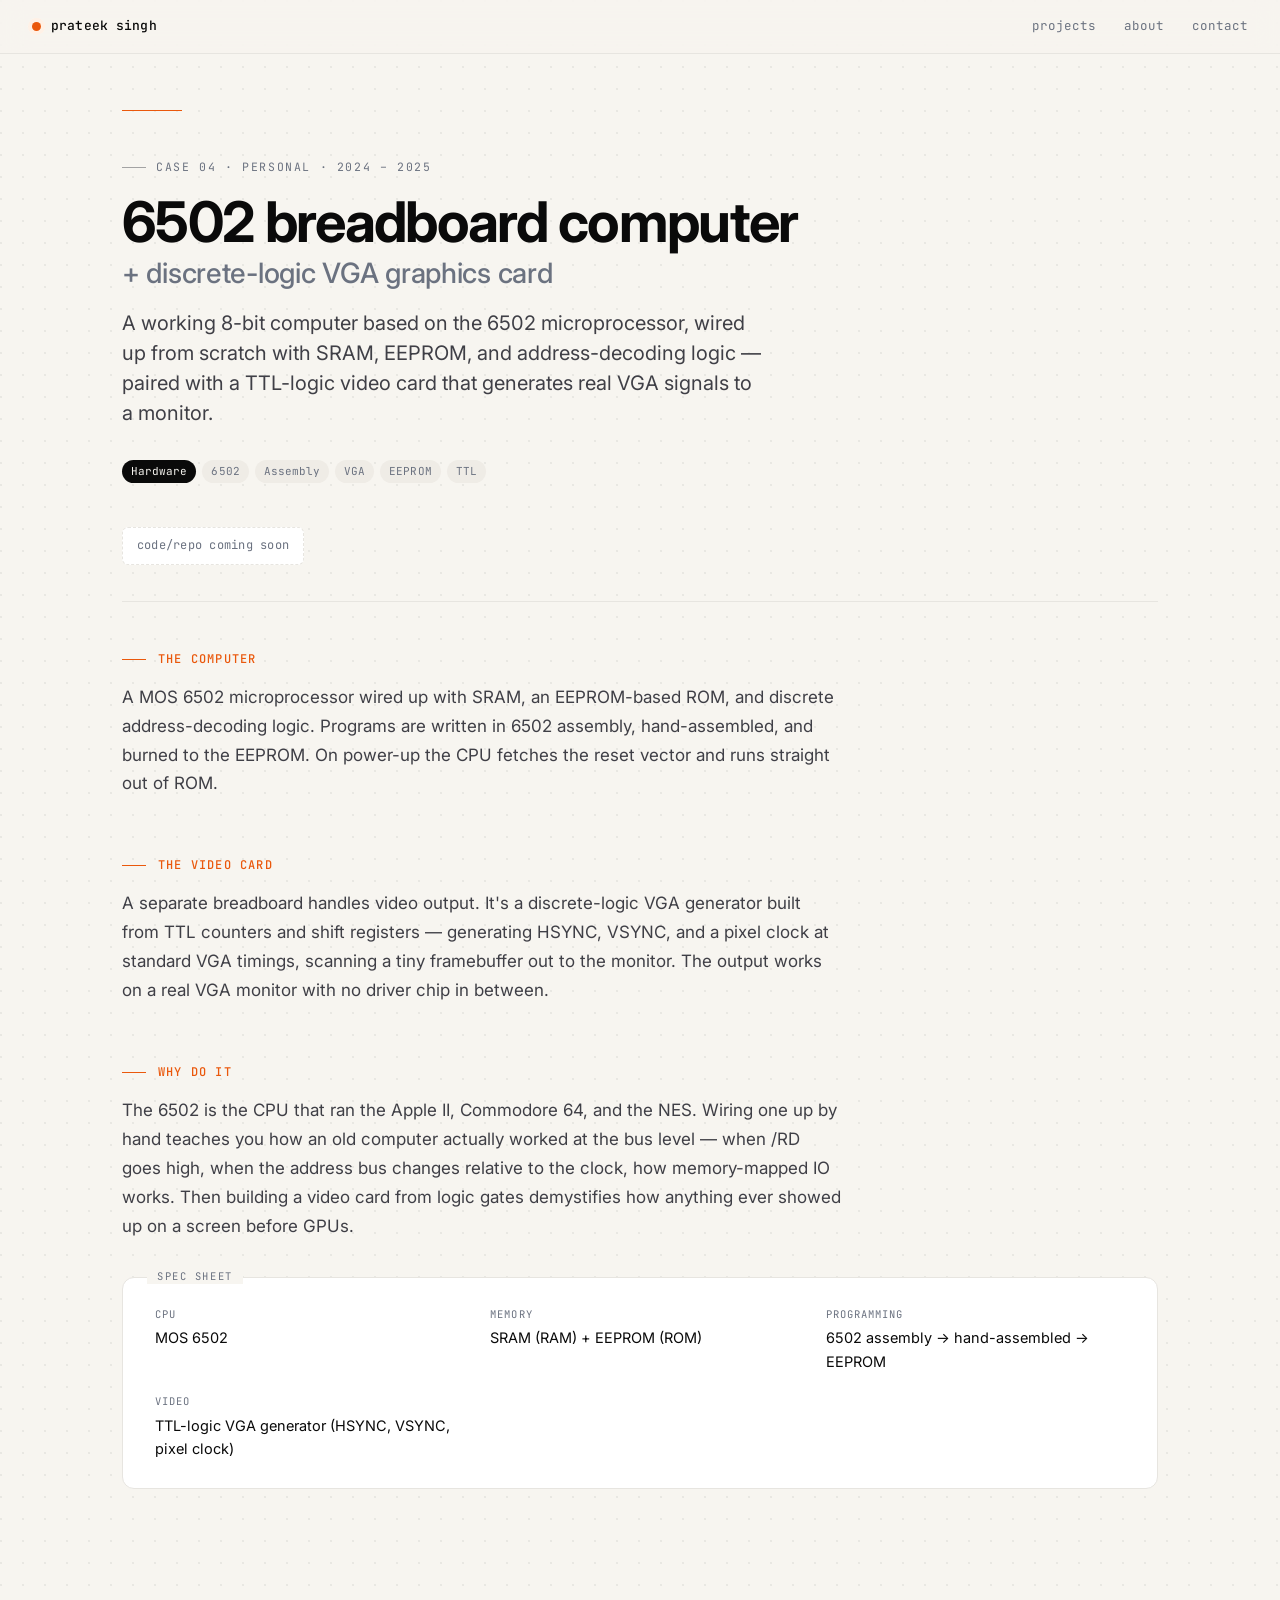
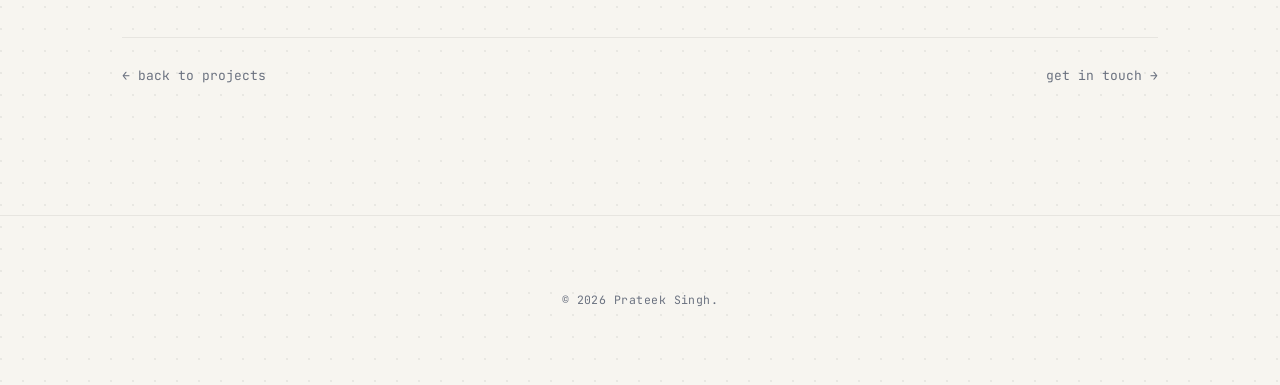
==== projects/breadboard-6502.html @ 13a13a12 "Add resume projects (breadboard 8-bit, 6502+VGA, robot nav); link resume + LinkedIn" ====
<!DOCTYPE html>
<html lang="en">
<head>
  <meta charset="UTF-8" />
  <meta name="viewport" content="width=device-width, initial-scale=1.0" />
  <title>6502 Breadboard Computer + VGA Card — Prateek Singh</title>
  <meta name="description" content="A 6502-based 8-bit computer on breadboards, with a discrete-logic VGA video card driving a real monitor." />
  <link rel="preconnect" href="https://fonts.googleapis.com" />
  <link rel="preconnect" href="https://fonts.gstatic.com" crossorigin />
  <link href="https://fonts.googleapis.com/css2?family=Inter:wght@400;500;600;700&family=JetBrains+Mono:wght@400;500&display=swap" rel="stylesheet" />
  <link rel="stylesheet" href="../styles.css" />
</head>
<body>
  <header class="nav">
    <a class="nav-brand" href="../index.html"><span class="dot"></span>prateek singh</a>
    <nav class="nav-links">
      <a href="../index.html#projects">projects</a>
      <a href="../index.html#about">about</a>
      <a href="../index.html#contact">contact</a>
    </nav>
  </header>
  <main>
    <article class="project-page">
      <p class="eyebrow">case 04 · Personal · 2024 – 2025</p>
      <h1>6502 breadboard computer<span class="title-sub">+ discrete-logic VGA graphics card</span></h1>
      <p class="tagline">
        A working 8-bit computer based on the 6502 microprocessor, wired up from scratch
        with SRAM, EEPROM, and address-decoding logic — paired with a TTL-logic video card
        that generates real VGA signals to a monitor.
      </p>

      <div class="project-meta-row">
        <span class="tag code">Hardware</span>
        <span class="tag">6502</span>
        <span class="tag">Assembly</span>
        <span class="tag">VGA</span>
        <span class="tag">EEPROM</span>
        <span class="tag">TTL</span>
      </div>

      <span class="coming-soon">code/repo coming soon</span>

      <section class="project-body">
        <h2>The computer</h2>
        <p>
          A MOS 6502 microprocessor wired up with SRAM, an EEPROM-based ROM, and discrete
          address-decoding logic. Programs are written in 6502 assembly, hand-assembled,
          and burned to the EEPROM. On power-up the CPU fetches the reset vector and runs
          straight out of ROM.
        </p>

        <h2>The video card</h2>
        <p>
          A separate breadboard handles video output. It's a discrete-logic VGA generator
          built from TTL counters and shift registers — generating HSYNC, VSYNC, and a
          pixel clock at standard VGA timings, scanning a tiny framebuffer out to the
          monitor. The output works on a real VGA monitor with no driver chip in between.
        </p>

        <h2>Why do it</h2>
        <p>
          The 6502 is the CPU that ran the Apple II, Commodore 64, and the NES. Wiring one
          up by hand teaches you how an old computer actually worked at the bus level —
          when /RD goes high, when the address bus changes relative to the clock, how
          memory-mapped IO works. Then building a video card from logic gates demystifies
          how anything ever showed up on a screen before GPUs.
        </p>

        <dl class="specs">
          <div><dt>CPU</dt><dd>MOS 6502</dd></div>
          <div><dt>Memory</dt><dd>SRAM (RAM) + EEPROM (ROM)</dd></div>
          <div><dt>Programming</dt><dd>6502 assembly → hand-assembled → EEPROM</dd></div>
          <div><dt>Video</dt><dd>TTL-logic VGA generator (HSYNC, VSYNC, pixel clock)</dd></div>
        </dl>
      </section>

      <div class="page-end">
        <a href="../index.html#projects">← back to projects</a>
        <a href="../index.html#contact">get in touch →</a>
      </div>
    </article>
  </main>
  <footer class="footer">
    <p>© <span id="year"></span> Prateek Singh.</p>
  </footer>
  <script>document.getElementById('year').textContent = new Date().getFullYear();</script>
</body>
</html>
---- styles.css ----
:root {
  --bg: #f7f5f0;
  --bg-elev: #ffffff;
  --bg-dark: #0a0a0a;
  --fg: #0a0a0a;
  --fg-soft: #3f3f46;
  --muted: #6b7280;
  --muted-2: #a3a3a3;
  --line: #e7e5e0;
  --line-soft: #efece6;
  --accent: #ea580c;
  --accent-2: #c2410c;
  --accent-soft: #fff1e6;
  --green: #16a34a;
  --green-soft: #dcfce7;
  --blue: #1d4ed8;
  --blue-soft: #dbeafe;
  --purple: #7c3aed;
  --purple-soft: #ede9fe;
  --shadow-sm: 0 1px 2px rgba(0, 0, 0, 0.04);
  --shadow: 0 4px 16px rgba(0, 0, 0, 0.06);
  --shadow-lg: 0 12px 40px rgba(0, 0, 0, 0.08);
  --radius: 12px;
  --radius-sm: 6px;
  --mono: "JetBrains Mono", ui-monospace, "SF Mono", Menlo, monospace;
  --sans: "Inter", -apple-system, BlinkMacSystemFont, "Segoe UI", sans-serif;
  --serif: "Newsreader", "Iowan Old Style", Georgia, serif;
  --max-w: 1100px;
}

* { box-sizing: border-box; }
html { scroll-behavior: smooth; }

/* dot-grid backdrop */
body {
  margin: 0;
  background:
    radial-gradient(circle at 1px 1px, rgba(10,10,10,0.06) 1px, transparent 0)
      0 0 / 22px 22px,
    var(--bg);
  color: var(--fg);
  font-family: var(--sans);
  font-size: 16px;
  line-height: 1.6;
  -webkit-font-smoothing: antialiased;
  text-rendering: optimizeLegibility;
}

a { color: inherit; text-decoration: none; }
::selection { background: var(--fg); color: var(--bg); }

/* ---------- page layout (single long doc, all sections visible) ---------- */
.page { display: block; }
.page + .page {
  margin-top: 24px;
}

/* ---------- nav ---------- */
.nav {
  position: sticky;
  top: 0;
  z-index: 50;
  display: flex;
  justify-content: space-between;
  align-items: center;
  padding: 16px 32px;
  background: rgba(247, 245, 240, 0.82);
  backdrop-filter: saturate(180%) blur(14px);
  -webkit-backdrop-filter: saturate(180%) blur(14px);
  border-bottom: 1px solid var(--line);
}

.nav-brand {
  font-family: var(--mono);
  font-size: 13px;
  font-weight: 500;
  letter-spacing: 0.01em;
  display: inline-flex;
  align-items: center;
  gap: 10px;
  transition: opacity 0.15s ease;
}

.nav-brand:hover { opacity: 0.7; }

.nav-brand .dot {
  width: 9px;
  height: 9px;
  border-radius: 50%;
  background: var(--accent);
  box-shadow: 0 0 0 4px var(--accent-soft);
  display: inline-block;
}

.nav-links {
  display: flex;
  gap: 28px;
  font-family: var(--mono);
  font-size: 12.5px;
  color: var(--muted);
}

.nav-links a:hover { color: var(--fg); }

/* ---------- shared layout ---------- */
main {
  max-width: var(--max-w);
  margin: 0 auto;
  padding: 0 32px;
}

.eyebrow {
  font-family: var(--mono);
  font-size: 11.5px;
  text-transform: uppercase;
  letter-spacing: 0.14em;
  color: var(--muted);
  margin: 0 0 16px;
  display: inline-flex;
  align-items: center;
  gap: 10px;
}

.eyebrow::before {
  content: "";
  display: inline-block;
  width: 24px;
  height: 1px;
  background: var(--muted-2);
}

.accent { color: var(--accent); }

/* section headers with chapter numbers */
.section {
  padding: 120px 0 40px;
}

.section-head {
  display: grid;
  grid-template-columns: 80px 1fr;
  gap: 28px;
  align-items: end;
  margin-bottom: 56px;
  border-bottom: 1px solid var(--line);
  padding-bottom: 28px;
}

.section-num {
  font-family: var(--mono);
  font-size: 13px;
  color: var(--muted);
  letter-spacing: 0.02em;
}

.section-head h2 {
  font-size: 44px;
  font-weight: 700;
  letter-spacing: -0.03em;
  margin: 0;
  line-height: 1;
}

.section-head .right {
  font-family: var(--mono);
  font-size: 12px;
  color: var(--muted);
  text-align: right;
  margin-left: auto;
}

/* ---------- hero ---------- */
.hero {
  padding: 96px 0 88px;
  position: relative;
  display: grid;
  grid-template-columns: 1.5fr 1fr;
  gap: 64px;
  align-items: start;
}

.hero-left {
  display: flex;
  flex-direction: column;
  align-items: flex-start;
}

.hero-status {
  display: inline-flex;
  align-items: center;
  gap: 8px;
  padding: 6px 14px;
  font-family: var(--mono);
  font-size: 11.5px;
  letter-spacing: 0.02em;
  color: var(--fg-soft);
  background: var(--bg-elev);
  border: 1px solid var(--line);
  border-radius: 999px;
  margin-bottom: 28px;
}

.hero-status .pulse {
  width: 8px; height: 8px;
  border-radius: 50%;
  background: var(--green);
  box-shadow: 0 0 0 0 rgba(22, 163, 74, 0.5);
  animation: pulse 2s infinite;
}

@keyframes pulse {
  0% { box-shadow: 0 0 0 0 rgba(22, 163, 74, 0.5); }
  70% { box-shadow: 0 0 0 8px rgba(22, 163, 74, 0); }
  100% { box-shadow: 0 0 0 0 rgba(22, 163, 74, 0); }
}

.hero h1 {
  font-size: clamp(48px, 8vw, 88px);
  font-weight: 700;
  line-height: 0.98;
  letter-spacing: -0.045em;
  margin: 0 0 32px;
  max-width: 800px;
}

.hero h1 .accent { color: var(--accent); }

.hero-tagline {
  font-size: 19px;
  color: var(--fg-soft);
  max-width: 520px;
  margin: 0 0 36px;
  line-height: 1.5;
}

.hero-cta { display: flex; gap: 12px; flex-wrap: wrap; }

.btn {
  display: inline-flex;
  align-items: center;
  gap: 8px;
  padding: 13px 22px;
  border-radius: var(--radius-sm);
  font-family: var(--mono);
  font-size: 13px;
  font-weight: 500;
  letter-spacing: 0.01em;
  transition: transform 0.08s ease, background 0.15s ease, border-color 0.15s ease, color 0.15s ease;
  border: 1px solid transparent;
  cursor: pointer;
}

.btn:active { transform: translateY(1px); }

.btn-primary {
  background: var(--fg);
  color: var(--bg);
}

.btn-primary:hover { background: #27272a; }

.btn-ghost {
  border-color: var(--line);
  background: var(--bg-elev);
}

.btn-ghost:hover { border-color: var(--fg); }

/* spec card on the right of the hero */
.spec-card {
  background: var(--bg-elev);
  border: 1px solid var(--line);
  border-radius: var(--radius);
  padding: 20px;
  font-family: var(--mono);
  font-size: 12.5px;
  position: relative;
}

.spec-card::before {
  content: "$ whoami";
  display: block;
  font-size: 11px;
  color: var(--muted);
  border-bottom: 1px dashed var(--line);
  padding-bottom: 10px;
  margin-bottom: 14px;
}

.spec-row {
  display: grid;
  grid-template-columns: 90px 1fr;
  gap: 16px;
  padding: 6px 0;
  align-items: baseline;
}

.spec-row .k {
  color: var(--muted);
  text-transform: uppercase;
  letter-spacing: 0.05em;
  font-size: 10.5px;
}

.spec-row .v { color: var(--fg); }

.spec-card .stack {
  display: flex;
  flex-wrap: wrap;
  gap: 5px;
  margin-top: 10px;
  padding-top: 10px;
  border-top: 1px dashed var(--line);
}

.spec-card .stack span {
  background: var(--line-soft);
  padding: 2px 8px;
  border-radius: 999px;
  font-size: 11px;
  color: var(--fg-soft);
}

/* ---------- project tiles (landing grid) ---------- */
.tile-grid {
  display: grid;
  grid-template-columns: repeat(auto-fill, minmax(320px, 1fr));
  gap: 20px;
}

.tile {
  display: block;
  background: var(--bg-elev);
  border: 1px solid var(--line);
  border-radius: var(--radius);
  overflow: hidden;
  transition: transform 0.18s ease, border-color 0.18s ease, box-shadow 0.18s ease;
  position: relative;
}

.tile:hover {
  transform: translateY(-3px);
  border-color: var(--fg);
  box-shadow: var(--shadow);
}

.tile-head {
  display: flex;
  align-items: center;
  gap: 10px;
  padding: 11px 16px;
  border-bottom: 1px solid var(--line);
  background: var(--line-soft);
  font-family: var(--mono);
  font-size: 11.5px;
  color: var(--muted);
  overflow: hidden;
}

.tile-head .lights {
  display: inline-flex;
  gap: 5px;
  flex: 0 0 auto;
}

.tile-head .lights span {
  width: 9px; height: 9px;
  border-radius: 50%;
  display: block;
  background: #d4d4d8;
}

.tile-head .lights span:nth-child(1) { background: #ef4444; }
.tile-head .lights span:nth-child(2) { background: #f59e0b; }
.tile-head .lights span:nth-child(3) { background: #22c55e; }

.tile-head .path {
  flex: 1 1 auto;
  white-space: nowrap;
  overflow: hidden;
  text-overflow: ellipsis;
}

.tile-body {
  padding: 22px 22px 24px;
  display: flex;
  flex-direction: column;
  gap: 12px;
}

.tile-body h3 {
  font-size: 20px;
  font-weight: 600;
  margin: 0;
  letter-spacing: -0.015em;
  color: var(--fg);
}

.tile-body p {
  font-size: 14.5px;
  color: var(--fg-soft);
  margin: 0;
  line-height: 1.55;
}

.tile-tags {
  display: flex;
  flex-wrap: wrap;
  gap: 6px;
  margin-top: 4px;
}

.tile-tags span,
.project-meta-row .tag {
  font-family: var(--mono);
  font-size: 11px;
  padding: 3px 9px;
  background: var(--line-soft);
  color: var(--muted);
  border-radius: 999px;
  letter-spacing: 0.005em;
}

/* color-coded language tags */
.tile-tags span:first-child,
.project-meta-row .tag.code {
  background: var(--fg);
  color: var(--bg);
}

/* ---------- about ---------- */
.prose {
  font-size: 19px;
  color: var(--fg-soft);
  max-width: 640px;
}

.prose p { margin: 0 0 16px; }
.prose p:last-child { margin: 0; }

/* ---------- contact ---------- */
.contact-grid {
  display: grid;
  gap: 14px;
  grid-template-columns: repeat(auto-fit, minmax(220px, 1fr));
}

.contact-card {
  display: flex;
  flex-direction: column;
  padding: 22px 24px;
  border: 1px solid var(--line);
  border-radius: var(--radius);
  background: var(--bg-elev);
  transition: border-color 0.15s ease, transform 0.15s ease;
}

.contact-card:hover {
  border-color: var(--fg);
  transform: translateY(-2px);
}

.contact-label {
  font-family: var(--mono);
  font-size: 10.5px;
  text-transform: uppercase;
  letter-spacing: 0.1em;
  color: var(--muted);
  margin-bottom: 6px;
}

.contact-value {
  font-family: var(--mono);
  font-size: 14px;
}

/* ---------- footer ---------- */
.footer {
  padding: 64px 32px;
  text-align: center;
  font-family: var(--mono);
  font-size: 11.5px;
  letter-spacing: 0.04em;
  color: var(--muted);
  border-top: 1px solid var(--line);
  margin-top: 96px;
}

/* ---------- project page (project detail) ---------- */
.project-page {
  padding: 96px 0 32px;
  position: relative;
}

.project-page::before {
  content: "";
  position: absolute;
  top: 56px;
  left: 0;
  width: 60px;
  height: 1px;
  background: var(--accent);
}

.project-page .eyebrow { margin: 0 0 16px; }

.project-page h1 {
  font-size: clamp(36px, 5.5vw, 56px);
  font-weight: 700;
  letter-spacing: -0.03em;
  line-height: 1.04;
  margin: 0 0 20px;
  max-width: 760px;
}

.project-page .tagline {
  font-size: 20px;
  color: var(--fg-soft);
  max-width: 640px;
  margin: 0 0 32px;
  line-height: 1.5;
}

.project-meta-row {
  display: flex;
  flex-wrap: wrap;
  gap: 6px;
  margin-bottom: 36px;
}

.project-body {
  border-top: 1px solid var(--line);
  padding: 40px 0;
}

.project-body h2 {
  font-size: 12px;
  font-family: var(--mono);
  font-weight: 500;
  text-transform: uppercase;
  letter-spacing: 0.1em;
  color: var(--accent);
  margin: 40px 0 14px;
  display: inline-flex;
  align-items: center;
  gap: 12px;
}

.project-body h2::before {
  content: "";
  display: inline-block;
  width: 24px;
  height: 1px;
  background: var(--accent);
}

.project-body h2:first-child { margin-top: 0; }

.project-body p {
  font-size: 17px;
  color: var(--fg-soft);
  margin: 0 0 18px;
  max-width: 720px;
  line-height: 1.7;
}

.project-body code {
  font-family: var(--mono);
  font-size: 0.9em;
  background: var(--line-soft);
  padding: 1.5px 7px;
  border-radius: 4px;
  color: var(--fg);
}

.project-body ul {
  font-size: 17px;
  color: var(--fg-soft);
  margin: 0 0 18px;
  padding-left: 24px;
  max-width: 720px;
  line-height: 1.7;
}

.project-body li { margin-bottom: 8px; }

/* dl specs block */
.specs {
  margin: 36px 0;
  padding: 28px 32px;
  border: 1px solid var(--line);
  border-radius: var(--radius);
  background: var(--bg-elev);
  display: grid;
  grid-template-columns: repeat(auto-fit, minmax(220px, 1fr));
  gap: 20px 36px;
  position: relative;
}

.specs::before {
  content: "spec sheet";
  position: absolute;
  top: -10px;
  left: 24px;
  background: var(--bg);
  padding: 0 10px;
  font-family: var(--mono);
  font-size: 10.5px;
  text-transform: uppercase;
  letter-spacing: 0.15em;
  color: var(--muted);
}

.specs div { display: flex; flex-direction: column; gap: 4px; }

.specs dt {
  font-family: var(--mono);
  font-size: 10.5px;
  text-transform: uppercase;
  letter-spacing: 0.1em;
  color: var(--muted);
}

.specs dd {
  margin: 0;
  font-size: 14.5px;
  color: var(--fg);
}

/* ---------- Notion-style code block ---------- */
.code-block {
  margin: 28px 0;
  background: #0d0d0d;
  border-radius: var(--radius);
  border: 1px solid #1f1f1f;
  overflow: hidden;
  font-family: var(--mono);
  font-size: 13px;
  line-height: 1.65;
  box-shadow: var(--shadow);
}

.code-head {
  display: flex;
  justify-content: space-between;
  align-items: center;
  padding: 11px 18px;
  border-bottom: 1px solid #1f1f1f;
  background: #151515;
  font-size: 11.5px;
}

.code-head .code-file {
  color: #d4d4d8;
  font-weight: 500;
  font-size: 12px;
}

.code-head .code-lang {
  color: var(--accent);
  text-transform: uppercase;
  letter-spacing: 0.1em;
  font-size: 10.5px;
  padding: 2px 8px;
  background: rgba(234, 88, 12, 0.12);
  border-radius: 999px;
}

.code-block pre {
  margin: 0;
  padding: 18px 22px;
  overflow-x: auto;
  color: #e7e5e0;
}

.code-block code {
  background: none;
  padding: 0;
  color: inherit;
  font-size: 13px;
  white-space: pre;
  font-family: inherit;
}

.code-block .tok-comment { color: #6b7280; font-style: italic; }
.code-block .tok-string  { color: #86efac; }
.code-block .tok-pp      { color: #fcd34d; }
.code-block .tok-kw      { color: #c4b5fd; }
.code-block .tok-num     { color: #fdba74; }
.code-block .tok-fn      { color: #93c5fd; }

/* file tree pseudo-block */
.tree {
  background: var(--bg-dark);
  color: #e7e5e0;
  border-radius: var(--radius-sm);
  padding: 24px 28px;
  font-family: var(--mono);
  font-size: 13px;
  line-height: 1.75;
  max-width: 560px;
  margin: 24px 0;
  overflow-x: auto;
}

.tree .dir { color: var(--accent); }
.tree .dim { color: #6b7280; }
.tree .file { color: #f7f5f0; }

/* repo link */
.repo-link {
  display: inline-flex;
  align-items: center;
  gap: 10px;
  padding: 12px 18px;
  border: 1px solid var(--line);
  border-radius: var(--radius-sm);
  font-family: var(--mono);
  font-size: 13px;
  background: var(--bg-elev);
  transition: border-color 0.15s ease, transform 0.15s ease;
  margin: 8px 0 36px;
}

.repo-link:hover {
  border-color: var(--fg);
  transform: translateY(-1px);
}

.repo-link .gh { color: var(--accent); font-weight: 600; }

/* "code coming soon" pill — used on projects without a public repo yet */
.coming-soon {
  display: inline-block;
  margin: 8px 0 36px;
  padding: 8px 14px;
  border: 1px dashed var(--line);
  border-radius: var(--radius-sm);
  font-family: var(--mono);
  font-size: 12px;
  color: var(--muted);
  background: var(--bg-elev);
  letter-spacing: 0.02em;
}

/* figures */
figure {
  margin: 32px 0;
  padding: 0;
}

figure img {
  display: block;
  border: 1px solid var(--line);
  border-radius: var(--radius-sm);
  max-width: 100%;
  height: auto;
}

figure.module-shot img {
  max-width: 280px;
  background: #fff;
  padding: 12px;
}

figure.team-shot img { max-width: 560px; }

figure.hero-shot {
  margin: 0 0 36px;
}
figure.hero-shot img {
  width: 100%;
  max-width: 880px;
  border-radius: var(--radius);
  border: 1px solid var(--line);
  display: block;
}

figure.device-shot,
figure.booth-shot {
  margin: 32px 0;
}
figure.device-shot img,
figure.booth-shot img {
  width: 100%;
  max-width: 720px;
  border-radius: var(--radius-sm);
  border: 1px solid var(--line);
  display: block;
}

.title-sub {
  display: block;
  font-size: 0.5em;
  font-weight: 500;
  color: var(--muted);
  letter-spacing: -0.01em;
  margin-top: 8px;
}

figcaption {
  margin-top: 14px;
  font-size: 13px;
  color: var(--muted);
  max-width: 560px;
  line-height: 1.55;
}

/* back-to-projects bottom link */
.page-end {
  margin: 72px 0 0;
  padding-top: 28px;
  border-top: 1px solid var(--line);
  display: flex;
  justify-content: space-between;
  align-items: center;
  gap: 16px;
  flex-wrap: wrap;
}

.page-end a {
  font-family: var(--mono);
  font-size: 13px;
  color: var(--muted);
  transition: color 0.15s ease;
}

.page-end a:hover { color: var(--fg); }

/* ---------- mobile ---------- */
@media (max-width: 880px) {
  .hero {
    grid-template-columns: 1fr;
    gap: 32px;
    padding: 56px 0 64px;
  }
  .spec-card { max-width: 360px; }
  .section-head { grid-template-columns: 1fr; gap: 12px; }
  .section-head .right { display: none; }
}

@media (max-width: 640px) {
  .nav { padding: 14px 20px; }
  main { padding: 0 20px; }
  .nav-links { gap: 18px; }
  .section { padding: 80px 0 24px; }
  .section-head h2 { font-size: 30px; }
  .tile-grid { grid-template-columns: 1fr; }
  .project-page { padding: 64px 0 16px; }
}
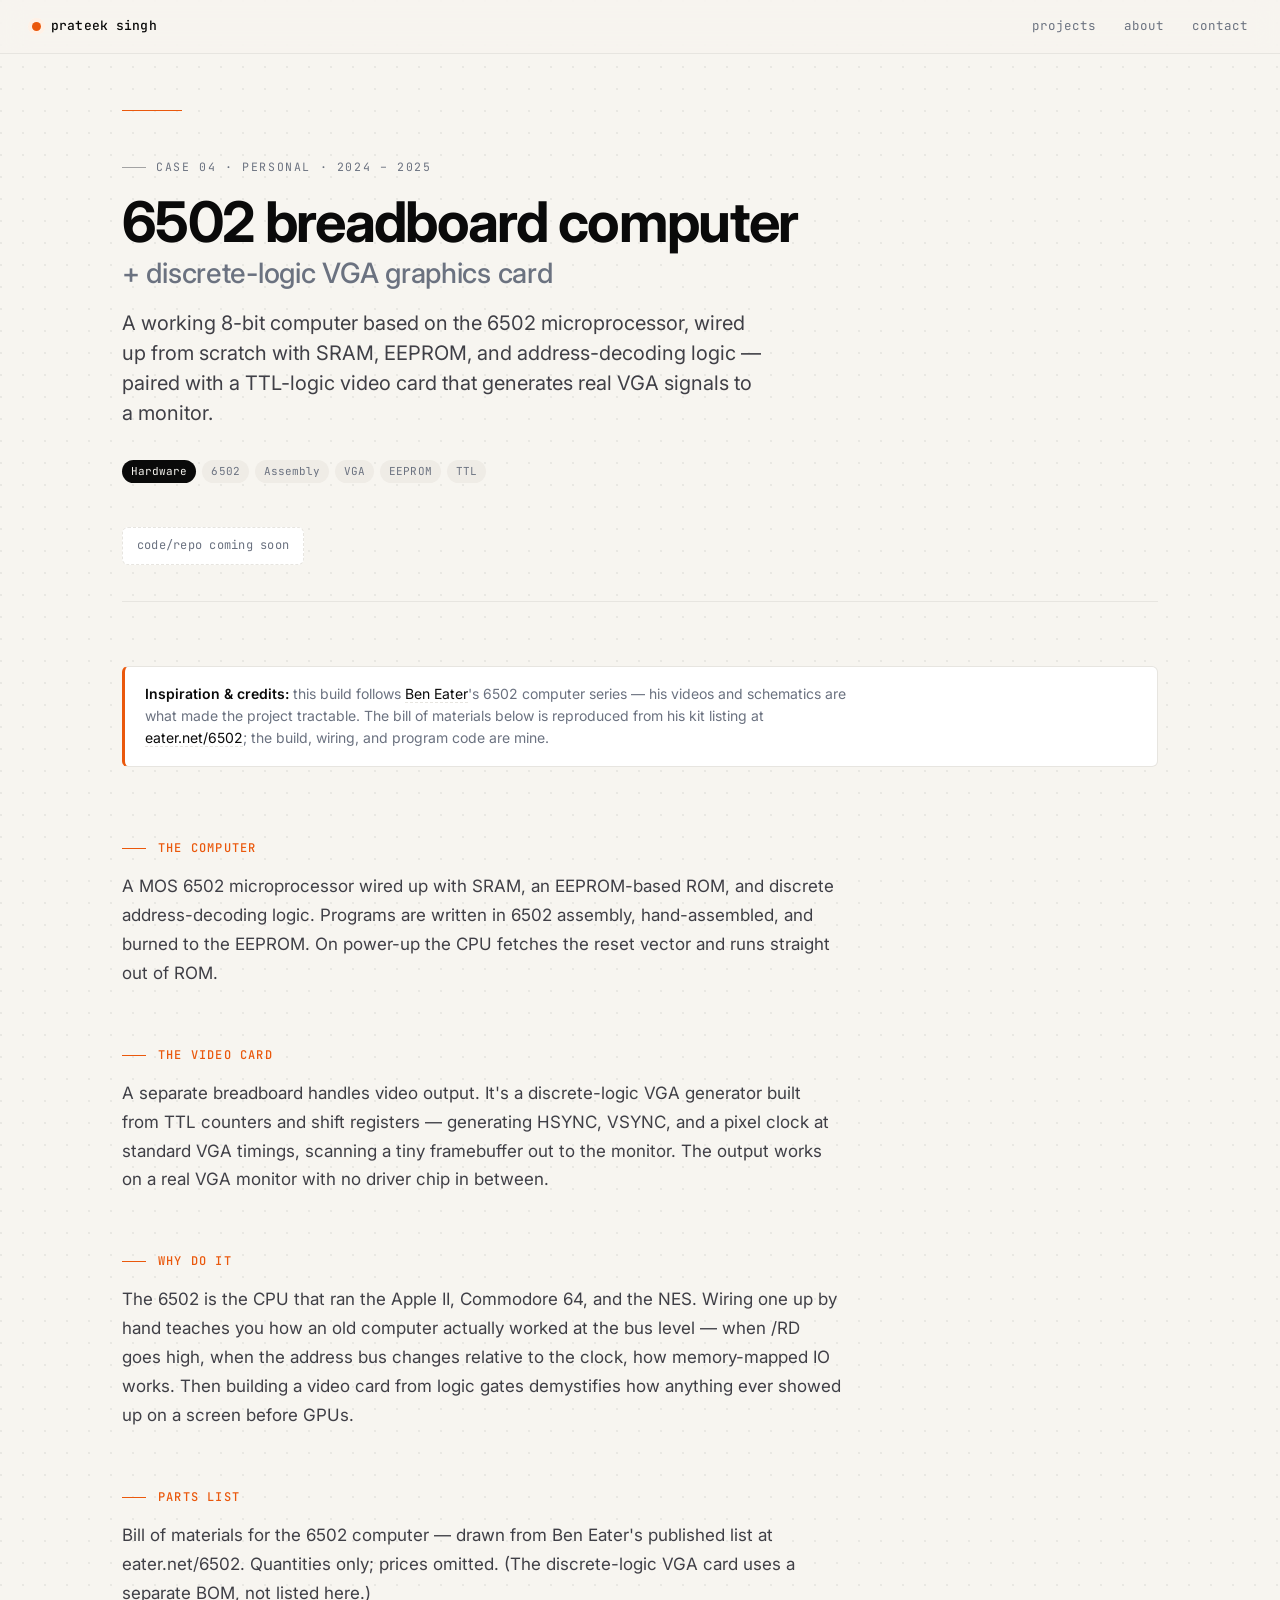
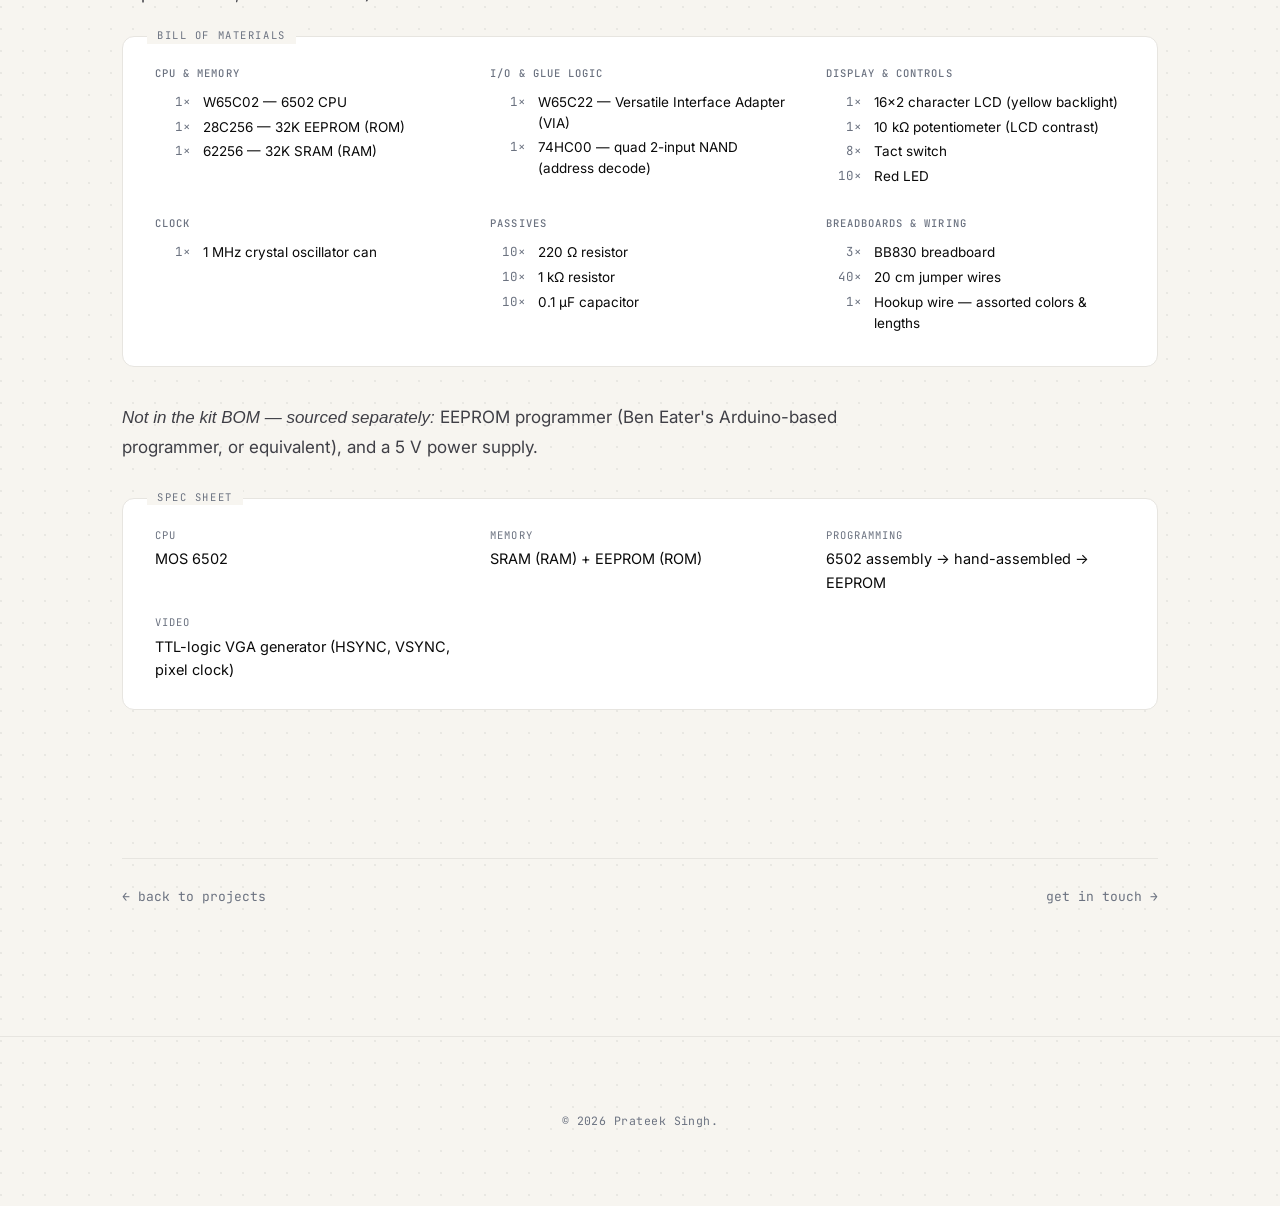
==== commit 1a18d846: "Add bill of materials + Ben Eater credit to 6502 page" ====
--- a/projects/breadboard-6502.html
+++ b/projects/breadboard-6502.html
@@ -41,6 +41,17 @@
       <span class="coming-soon">code/repo coming soon</span>
 
       <section class="project-body">
+        <aside class="inspiration-credit">
+          <p>
+            <strong>Inspiration & credits:</strong> this build follows
+            <a href="https://eater.net/6502" target="_blank" rel="noopener">Ben Eater</a>'s
+            6502 computer series — his videos and schematics are what made the project
+            tractable. The bill of materials below is reproduced from his kit listing
+            at <a href="https://eater.net/6502" target="_blank" rel="noopener">eater.net/6502</a>;
+            the build, wiring, and program code are mine.
+          </p>
+        </aside>
+
         <h2>The computer</h2>
         <p>
           A MOS 6502 microprocessor wired up with SRAM, an EEPROM-based ROM, and discrete
@@ -66,6 +77,74 @@
           how anything ever showed up on a screen before GPUs.
         </p>
 
+        <h2>Parts list</h2>
+        <p>
+          Bill of materials for the 6502 computer — drawn from Ben Eater's published
+          list at <a href="https://eater.net/6502" target="_blank" rel="noopener">eater.net/6502</a>.
+          Quantities only; prices omitted. (The discrete-logic VGA card uses a
+          separate BOM, not listed here.)
+        </p>
+
+        <div class="parts-list">
+          <div class="parts-group">
+            <h3>CPU &amp; memory</h3>
+            <ul>
+              <li><span class="qty">1×</span><span class="part">W65C02 — 6502 CPU</span></li>
+              <li><span class="qty">1×</span><span class="part">28C256 — 32K EEPROM (ROM)</span></li>
+              <li><span class="qty">1×</span><span class="part">62256 — 32K SRAM (RAM)</span></li>
+            </ul>
+          </div>
+
+          <div class="parts-group">
+            <h3>I/O &amp; glue logic</h3>
+            <ul>
+              <li><span class="qty">1×</span><span class="part">W65C22 — Versatile Interface Adapter (VIA)</span></li>
+              <li><span class="qty">1×</span><span class="part">74HC00 — quad 2-input NAND (address decode)</span></li>
+            </ul>
+          </div>
+
+          <div class="parts-group">
+            <h3>Display &amp; controls</h3>
+            <ul>
+              <li><span class="qty">1×</span><span class="part">16×2 character LCD (yellow backlight)</span></li>
+              <li><span class="qty">1×</span><span class="part">10 kΩ potentiometer (LCD contrast)</span></li>
+              <li><span class="qty">8×</span><span class="part">Tact switch</span></li>
+              <li><span class="qty">10×</span><span class="part">Red LED</span></li>
+            </ul>
+          </div>
+
+          <div class="parts-group">
+            <h3>Clock</h3>
+            <ul>
+              <li><span class="qty">1×</span><span class="part">1 MHz crystal oscillator can</span></li>
+            </ul>
+          </div>
+
+          <div class="parts-group">
+            <h3>Passives</h3>
+            <ul>
+              <li><span class="qty">10×</span><span class="part">220 Ω resistor</span></li>
+              <li><span class="qty">10×</span><span class="part">1 kΩ resistor</span></li>
+              <li><span class="qty">10×</span><span class="part">0.1 µF capacitor</span></li>
+            </ul>
+          </div>
+
+          <div class="parts-group">
+            <h3>Breadboards &amp; wiring</h3>
+            <ul>
+              <li><span class="qty">3×</span><span class="part">BB830 breadboard</span></li>
+              <li><span class="qty">40×</span><span class="part">20 cm jumper wires</span></li>
+              <li><span class="qty">1×</span><span class="part">Hookup wire — assorted colors &amp; lengths</span></li>
+            </ul>
+          </div>
+        </div>
+
+        <p class="parts-note">
+          <em>Not in the kit BOM — sourced separately:</em>
+          EEPROM programmer (Ben Eater's Arduino-based programmer, or equivalent), and
+          a 5 V power supply.
+        </p>
+
         <dl class="specs">
           <div><dt>CPU</dt><dd>MOS 6502</dd></div>
           <div><dt>Memory</dt><dd>SRAM (RAM) + EEPROM (ROM)</dd></div>
--- a/styles.css
+++ b/styles.css
@@ -627,6 +627,75 @@
   color: var(--fg);
 }
 
+/* parts-list block — bill of materials, grouped */
+.parts-list {
+  margin: 28px 0 36px;
+  padding: 28px 32px;
+  border: 1px solid var(--line);
+  border-radius: var(--radius);
+  background: var(--bg-elev);
+  display: grid;
+  grid-template-columns: repeat(auto-fit, minmax(240px, 1fr));
+  gap: 24px 36px;
+  position: relative;
+}
+
+.parts-list::before {
+  content: "bill of materials";
+  position: absolute;
+  top: -10px;
+  left: 24px;
+  background: var(--bg);
+  padding: 0 10px;
+  font-family: var(--mono);
+  font-size: 10.5px;
+  text-transform: uppercase;
+  letter-spacing: 0.15em;
+  color: var(--muted);
+}
+
+.parts-group h3 {
+  font-family: var(--mono);
+  font-size: 10.5px;
+  text-transform: uppercase;
+  letter-spacing: 0.1em;
+  color: var(--muted);
+  margin: 0 0 10px;
+  font-weight: 500;
+}
+
+.parts-group ul {
+  list-style: none;
+  padding: 0;
+  margin: 0;
+}
+
+.parts-group li {
+  display: flex;
+  gap: 12px;
+  font-size: 13.5px;
+  color: var(--fg);
+  line-height: 1.55;
+  margin-bottom: 4px;
+}
+
+.parts-group .qty {
+  font-family: var(--mono);
+  font-size: 12.5px;
+  color: var(--muted);
+  flex: 0 0 36px;
+  text-align: right;
+}
+
+.parts-group .part { flex: 1; }
+
+.parts-note {
+  margin: 0 0 36px;
+  font-size: 13.5px;
+  color: var(--muted);
+  max-width: 720px;
+}
+
 /* ---------- Notion-style code block ---------- */
 .code-block {
   margin: 28px 0;
@@ -804,6 +873,33 @@
   color: var(--muted);
   max-width: 560px;
   line-height: 1.55;
+}
+
+/* inspiration / attribution callout */
+.inspiration-credit {
+  margin: 24px 0 32px;
+  padding: 16px 20px;
+  border: 1px solid var(--line);
+  border-left: 3px solid var(--accent, #e8b341);
+  border-radius: var(--radius-sm);
+  background: var(--bg-elev);
+}
+.inspiration-credit p {
+  margin: 0;
+  font-size: 14px;
+  color: var(--muted);
+  line-height: 1.6;
+}
+.inspiration-credit strong {
+  color: var(--fg);
+  font-weight: 600;
+}
+.inspiration-credit a {
+  color: var(--fg);
+  border-bottom: 1px dashed var(--line);
+}
+.inspiration-credit a:hover {
+  color: var(--accent, #e8b341);
 }
 
 /* back-to-projects bottom link */
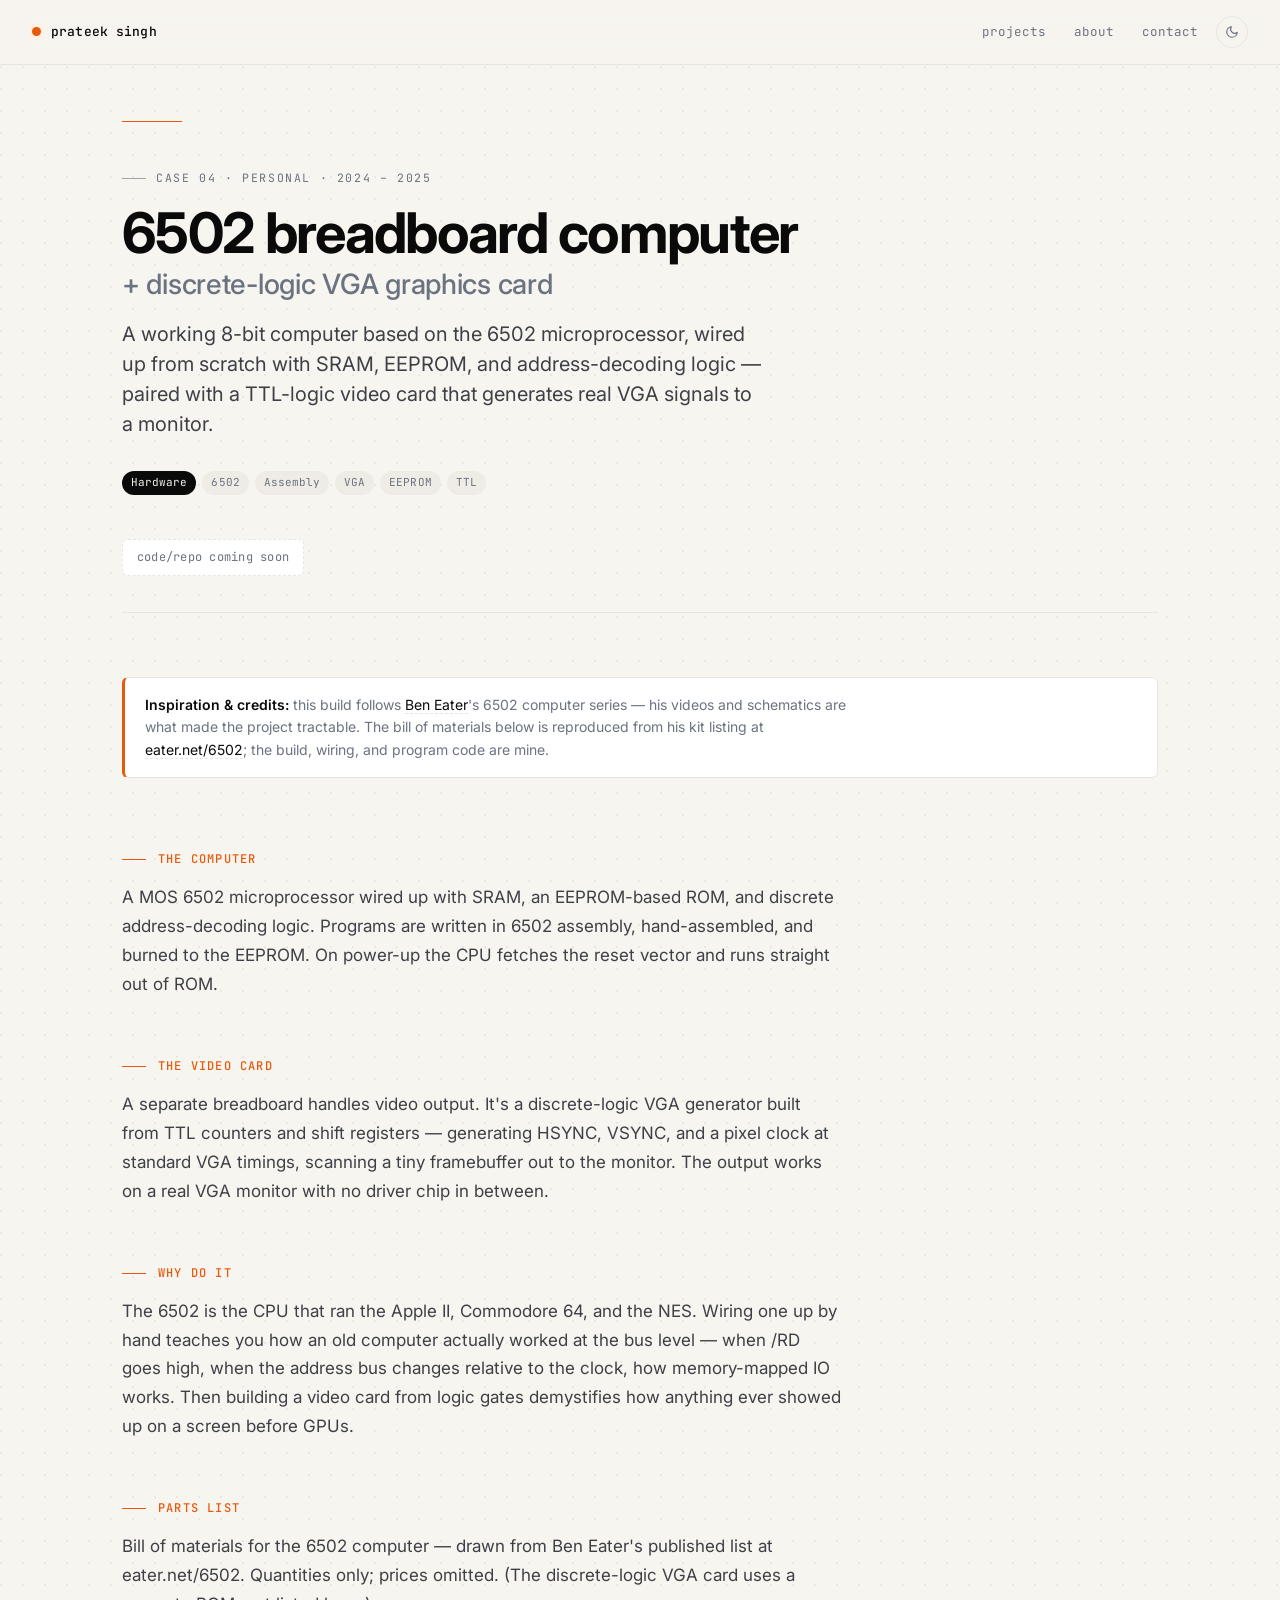
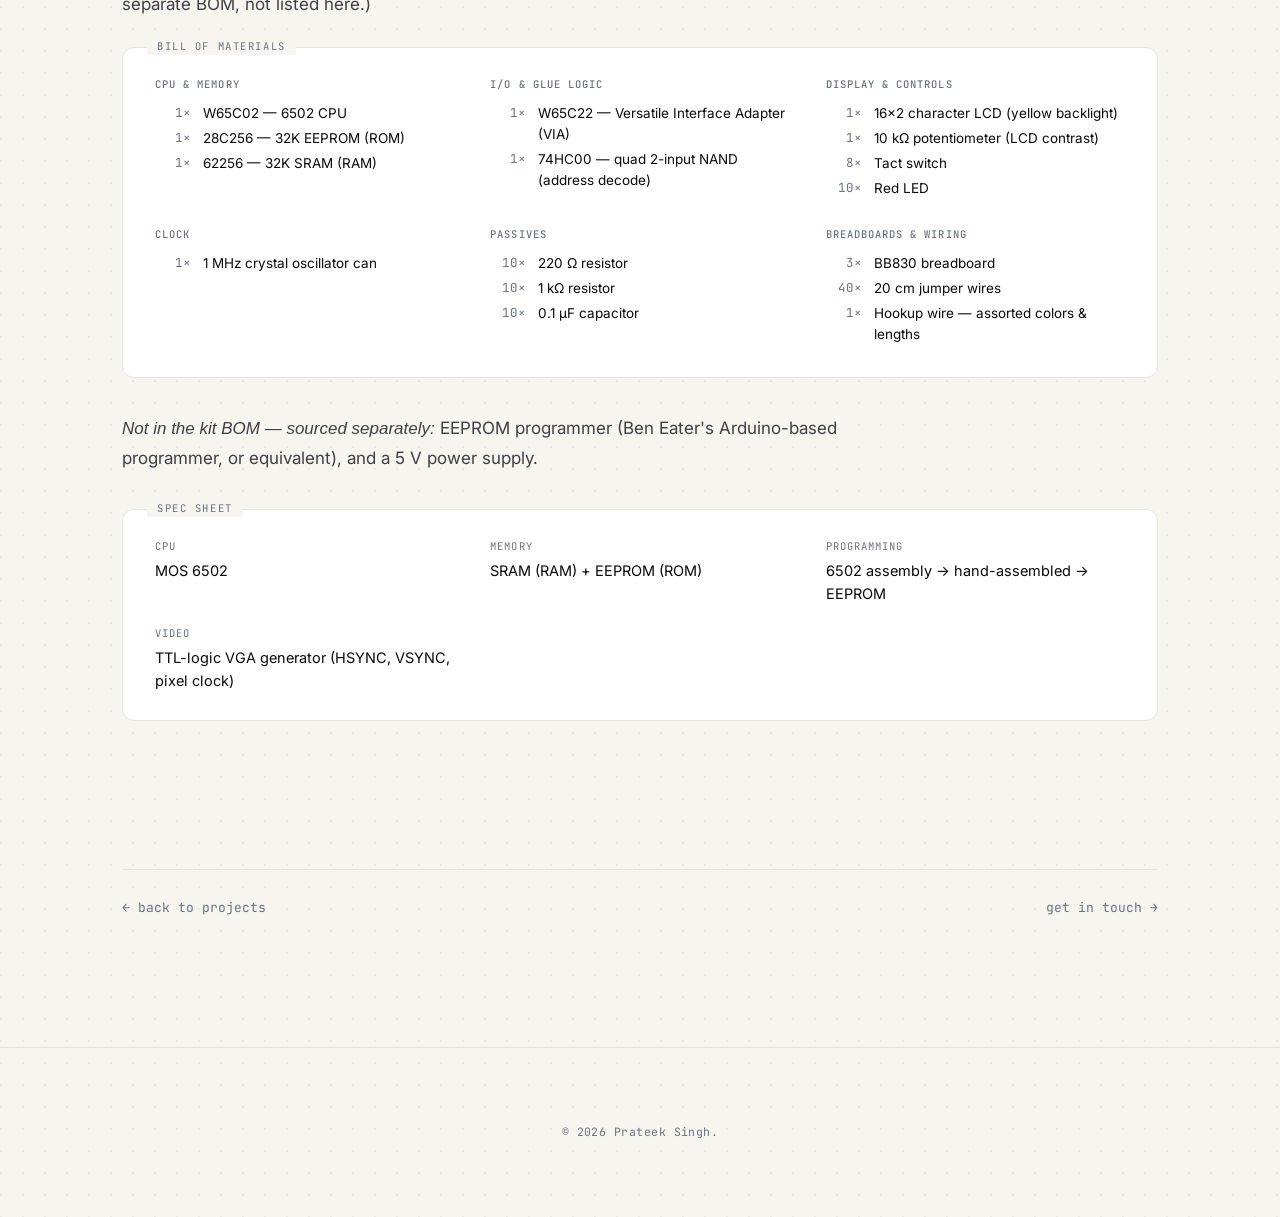
==== commit 1880f1ff: "Add dark mode toggle with system-preference default and persistence" ====
--- a/projects/breadboard-6502.html
+++ b/projects/breadboard-6502.html
@@ -9,15 +9,22 @@
   <link rel="preconnect" href="https://fonts.gstatic.com" crossorigin />
   <link href="https://fonts.googleapis.com/css2?family=Inter:wght@400;500;600;700&family=JetBrains+Mono:wght@400;500&display=swap" rel="stylesheet" />
   <link rel="stylesheet" href="../styles.css" />
+  <script data-theme-init>(function(){try{var s=localStorage.getItem("theme");var d=s==="dark"||(s!=="light"&&window.matchMedia&&window.matchMedia("(prefers-color-scheme: dark)").matches);if(d)document.documentElement.setAttribute("data-theme","dark");}catch(e){}})();</script>
 </head>
 <body>
   <header class="nav">
     <a class="nav-brand" href="../index.html"><span class="dot"></span>prateek singh</a>
-    <nav class="nav-links">
+    <div class="nav-right">
+      <nav class="nav-links">
       <a href="../index.html#projects">projects</a>
       <a href="../index.html#about">about</a>
       <a href="../index.html#contact">contact</a>
     </nav>
+      <button class="theme-toggle" type="button" data-theme-toggle aria-label="Toggle theme">
+        <svg class="icon-moon" viewBox="0 0 24 24" fill="none" stroke="currentColor" stroke-width="2" stroke-linecap="round" stroke-linejoin="round" aria-hidden="true"><path d="M21 12.79A9 9 0 1 1 11.21 3 7 7 0 0 0 21 12.79z"/></svg>
+        <svg class="icon-sun" viewBox="0 0 24 24" fill="none" stroke="currentColor" stroke-width="2" stroke-linecap="round" stroke-linejoin="round" aria-hidden="true"><circle cx="12" cy="12" r="4"/><path d="M12 2v2M12 20v2M4.93 4.93l1.41 1.41M17.66 17.66l1.41 1.41M2 12h2M20 12h2M4.93 19.07l1.41-1.41M17.66 6.34l1.41-1.41"/></svg>
+      </button>
+    </div>
   </header>
   <main>
     <article class="project-page">
@@ -163,5 +170,6 @@
     <p>© <span id="year"></span> Prateek Singh.</p>
   </footer>
   <script>document.getElementById('year').textContent = new Date().getFullYear();</script>
+  <script src="../theme.js" defer></script>
 </body>
 </html>
--- a/styles.css
+++ b/styles.css
@@ -20,6 +20,7 @@
   --shadow-sm: 0 1px 2px rgba(0, 0, 0, 0.04);
   --shadow: 0 4px 16px rgba(0, 0, 0, 0.06);
   --shadow-lg: 0 12px 40px rgba(0, 0, 0, 0.08);
+  --dot: rgba(10, 10, 10, 0.06);
   --radius: 12px;
   --radius-sm: 6px;
   --mono: "JetBrains Mono", ui-monospace, "SF Mono", Menlo, monospace;
@@ -28,6 +29,32 @@
   --max-w: 1100px;
 }
 
+[data-theme="dark"] {
+  --bg: #0d0d10;
+  --bg-elev: #17171b;
+  --bg-dark: #06060a;
+  --fg: #f4f4f5;
+  --fg-soft: #d4d4d8;
+  --muted: #9ca3af;
+  --muted-2: #6b7280;
+  --line: #2a2a30;
+  --line-soft: #1f1f24;
+  --accent: #fb923c;
+  --accent-2: #f97316;
+  --accent-soft: #3a1f0d;
+  --green: #4ade80;
+  --green-soft: #14321f;
+  --blue: #60a5fa;
+  --blue-soft: #14213a;
+  --purple: #a78bfa;
+  --purple-soft: #221733;
+  --shadow-sm: 0 1px 2px rgba(0, 0, 0, 0.4);
+  --shadow: 0 4px 16px rgba(0, 0, 0, 0.5);
+  --shadow-lg: 0 12px 40px rgba(0, 0, 0, 0.6);
+  --dot: rgba(244, 244, 245, 0.05);
+  --nav-bg: rgba(13, 13, 16, 0.82);
+}
+
 * { box-sizing: border-box; }
 html { scroll-behavior: smooth; }
 
@@ -35,7 +62,7 @@
 body {
   margin: 0;
   background:
-    radial-gradient(circle at 1px 1px, rgba(10,10,10,0.06) 1px, transparent 0)
+    radial-gradient(circle at 1px 1px, var(--dot) 1px, transparent 0)
       0 0 / 22px 22px,
     var(--bg);
   color: var(--fg);
@@ -44,6 +71,7 @@
   line-height: 1.6;
   -webkit-font-smoothing: antialiased;
   text-rendering: optimizeLegibility;
+  transition: background-color 0.18s ease, color 0.18s ease;
 }
 
 a { color: inherit; text-decoration: none; }
@@ -64,7 +92,7 @@
   justify-content: space-between;
   align-items: center;
   padding: 16px 32px;
-  background: rgba(247, 245, 240, 0.82);
+  background: var(--nav-bg, rgba(247, 245, 240, 0.82));
   backdrop-filter: saturate(180%) blur(14px);
   -webkit-backdrop-filter: saturate(180%) blur(14px);
   border-bottom: 1px solid var(--line);
@@ -257,7 +285,7 @@
   color: var(--bg);
 }
 
-.btn-primary:hover { background: #27272a; }
+.btn-primary:hover { background: var(--fg-soft); }
 
 .btn-ghost {
   border-color: var(--line);
@@ -556,6 +584,15 @@
 
 .project-body h2:first-child { margin-top: 0; }
 
+.project-body h3 {
+  font-size: 17px;
+  font-weight: 600;
+  color: var(--fg);
+  margin: 24px 0 10px;
+  letter-spacing: -0.005em;
+  max-width: 720px;
+}
+
 .project-body p {
   font-size: 17px;
   color: var(--fg-soft);
@@ -694,6 +731,52 @@
   font-size: 13.5px;
   color: var(--muted);
   max-width: 720px;
+}
+
+/* register / data tables inside project bodies */
+.project-body table.reg-table {
+  margin: 8px 0 28px;
+  border-collapse: collapse;
+  font-size: 14px;
+  max-width: 720px;
+  width: 100%;
+  color: var(--fg);
+}
+
+.project-body table.reg-table caption {
+  caption-side: top;
+  text-align: left;
+  font-family: var(--mono);
+  font-size: 11px;
+  text-transform: uppercase;
+  letter-spacing: 0.1em;
+  color: var(--muted);
+  margin-bottom: 8px;
+}
+
+.project-body table.reg-table th,
+.project-body table.reg-table td {
+  padding: 8px 14px;
+  border-bottom: 1px solid var(--line);
+  text-align: left;
+  vertical-align: top;
+}
+
+.project-body table.reg-table th {
+  font-family: var(--mono);
+  font-size: 11px;
+  text-transform: uppercase;
+  letter-spacing: 0.08em;
+  font-weight: 500;
+  color: var(--muted);
+  background: var(--bg-elev);
+  border-bottom: 1px solid var(--line);
+}
+
+.project-body table.reg-table td code {
+  background: transparent;
+  padding: 0;
+  font-size: 13px;
 }
 
 /* ---------- Notion-style code block ---------- */
@@ -944,3 +1027,48 @@
   .tile-grid { grid-template-columns: 1fr; }
   .project-page { padding: 64px 0 16px; }
 }
+
+
+/* ---------- theme toggle ---------- */
+.nav-right {
+  display: inline-flex;
+  align-items: center;
+  gap: 18px;
+}
+
+.theme-toggle {
+  display: inline-flex;
+  align-items: center;
+  justify-content: center;
+  width: 32px;
+  height: 32px;
+  padding: 0;
+  border: 1px solid var(--line);
+  border-radius: 999px;
+  background: transparent;
+  color: var(--muted);
+  cursor: pointer;
+  transition: color 0.15s ease, border-color 0.15s ease, background 0.15s ease;
+}
+
+.theme-toggle:hover {
+  color: var(--fg);
+  border-color: var(--fg);
+}
+
+.theme-toggle svg {
+  width: 14px;
+  height: 14px;
+  display: block;
+}
+
+.theme-toggle .icon-sun  { display: none; }
+.theme-toggle .icon-moon { display: block; }
+
+[data-theme="dark"] .theme-toggle .icon-sun  { display: block; }
+[data-theme="dark"] .theme-toggle .icon-moon { display: none; }
+
+@media (max-width: 640px) {
+  .nav-right { gap: 14px; }
+}
+
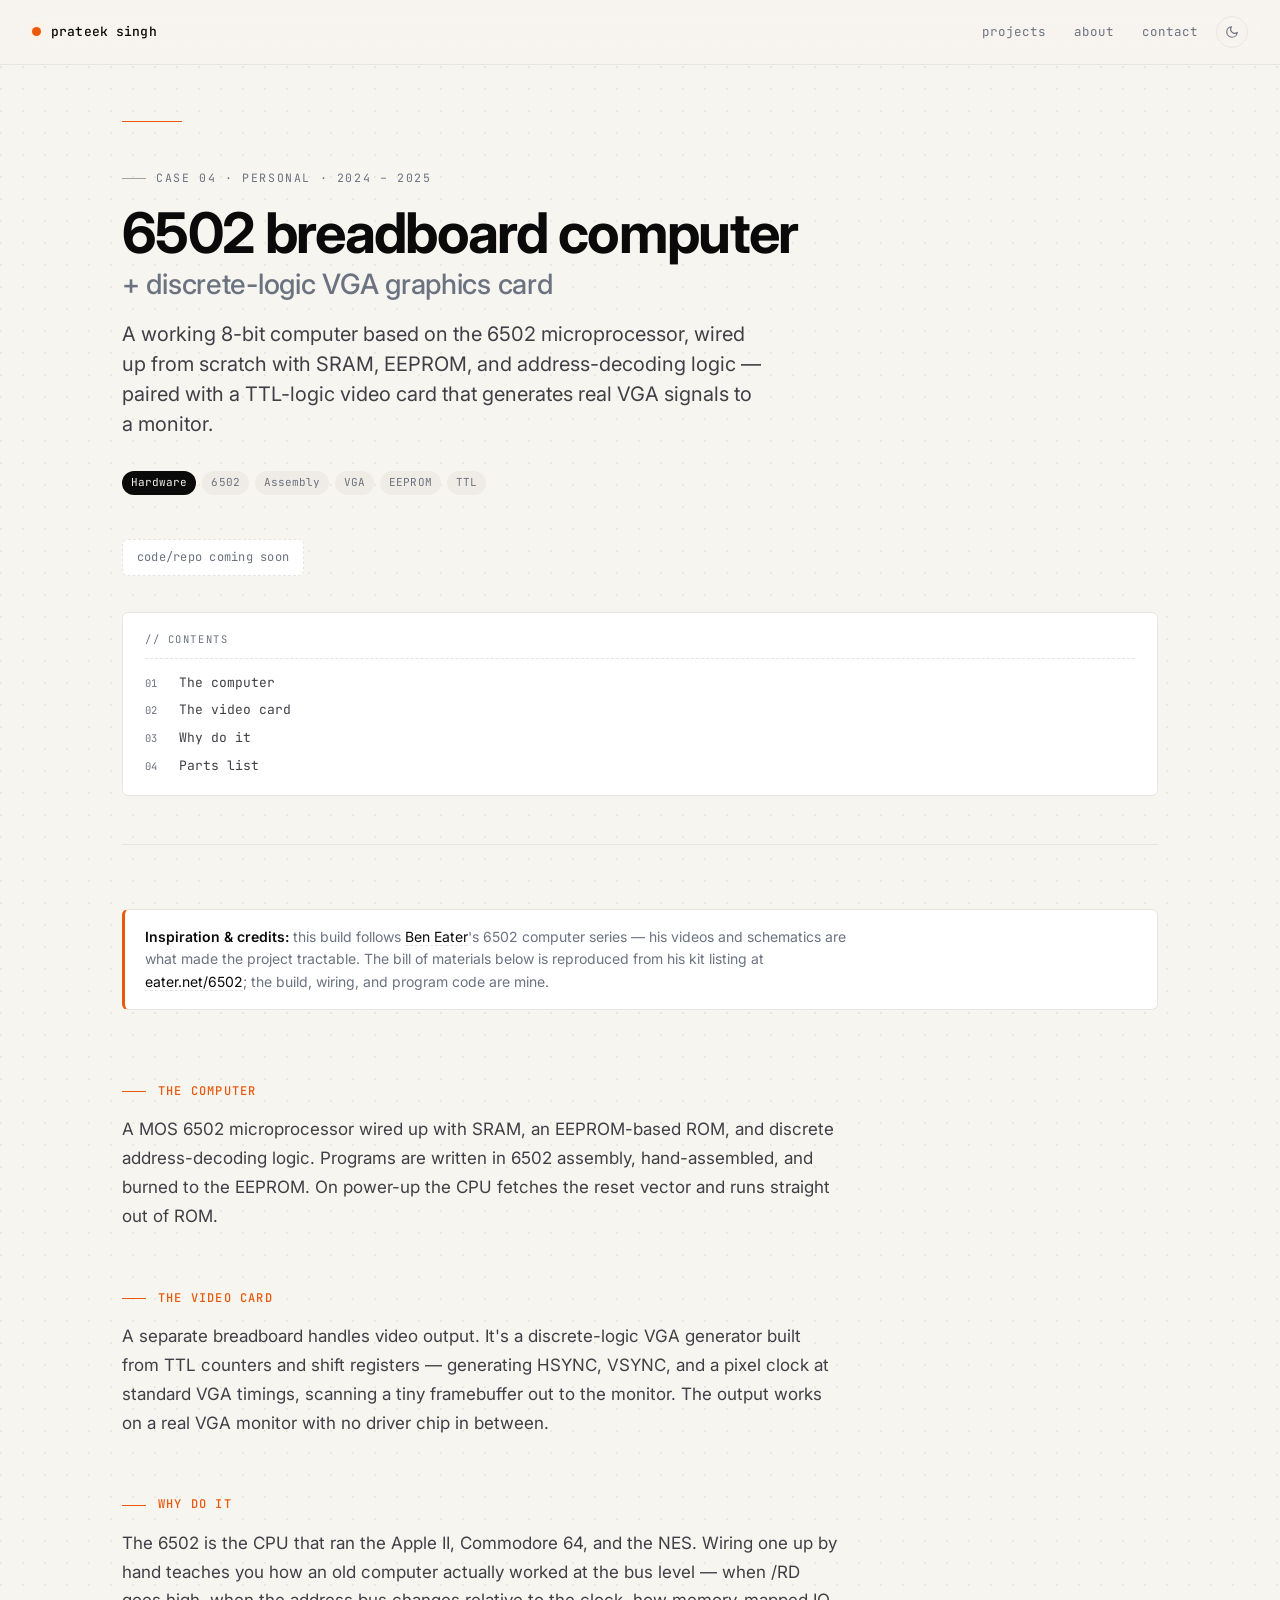
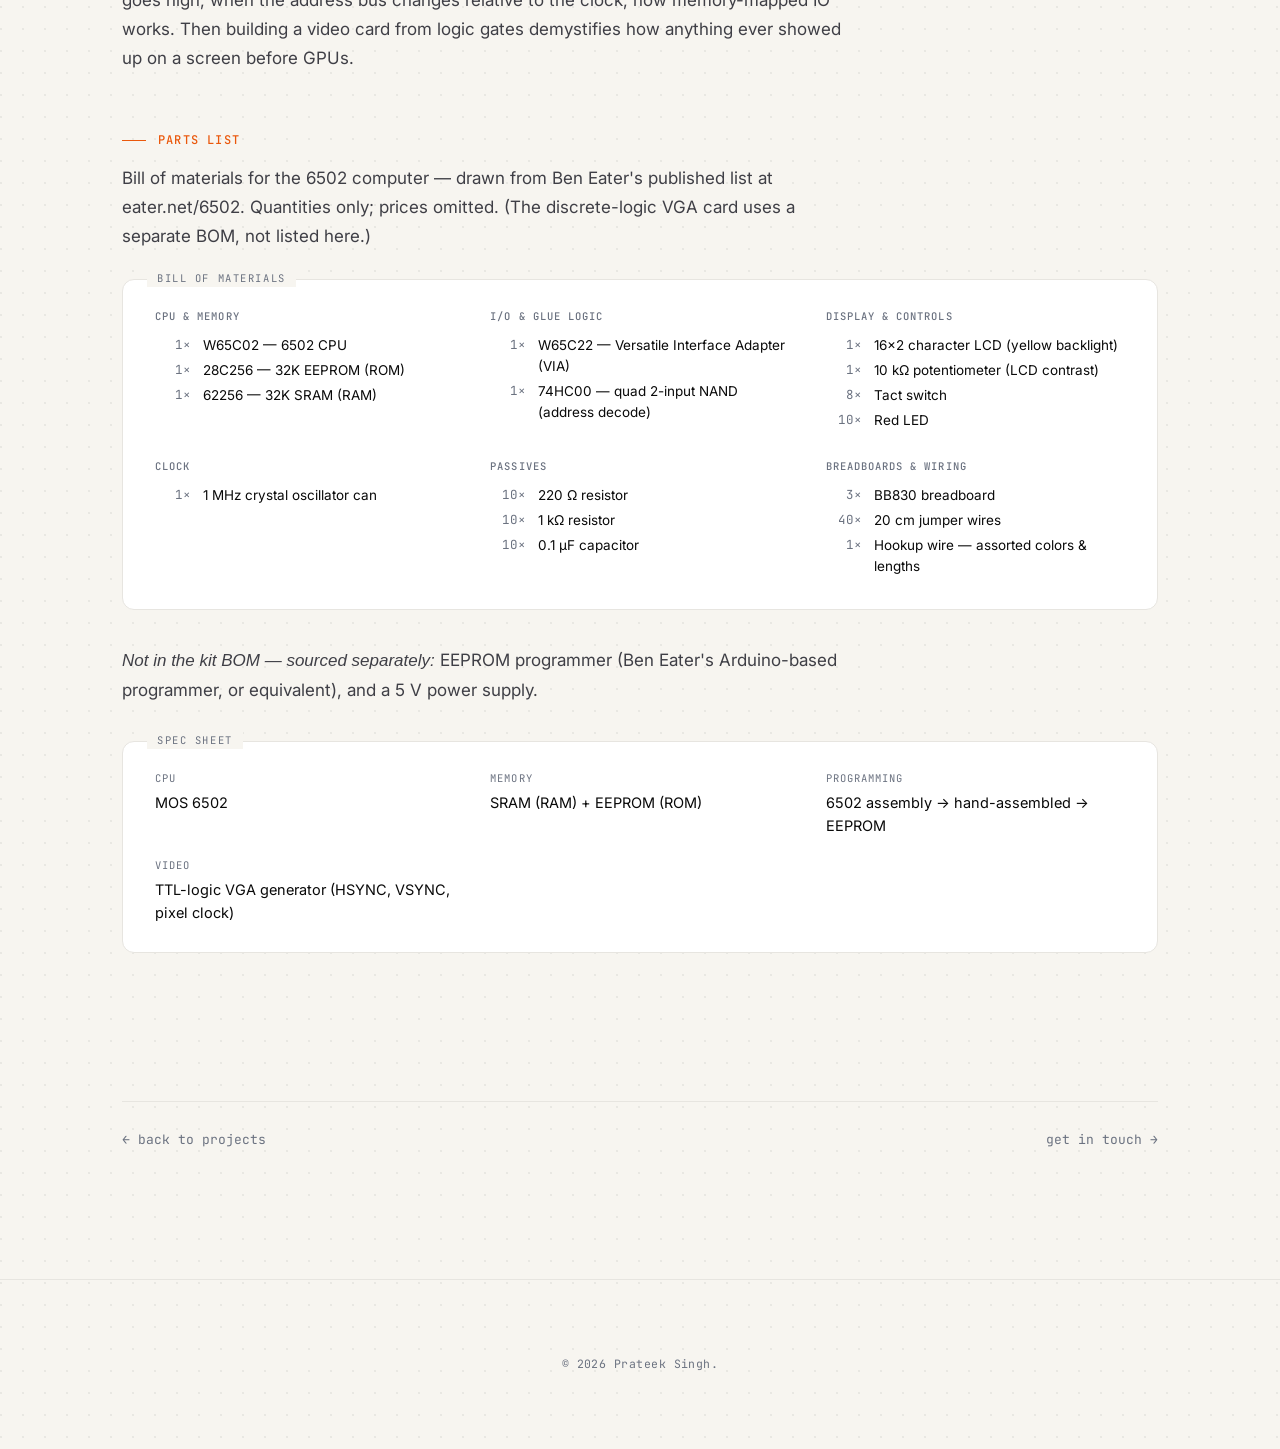
==== commit 23459eb0: "Add auto-generated table of contents to all project pages toc.js reads every h2 inside .project-body" ====
--- a/projects/breadboard-6502.html
+++ b/projects/breadboard-6502.html
@@ -8,7 +8,7 @@
   <link rel="preconnect" href="https://fonts.googleapis.com" />
   <link rel="preconnect" href="https://fonts.gstatic.com" crossorigin />
   <link href="https://fonts.googleapis.com/css2?family=Inter:wght@400;500;600;700&family=JetBrains+Mono:wght@400;500&display=swap" rel="stylesheet" />
-  <link rel="stylesheet" href="../styles.css" />
+  <link rel="stylesheet" href="../styles.css?v=20260513b" />
   <script data-theme-init>(function(){try{var s=localStorage.getItem("theme");var d=s==="dark"||(s!=="light"&&window.matchMedia&&window.matchMedia("(prefers-color-scheme: dark)").matches);if(d)document.documentElement.setAttribute("data-theme","dark");}catch(e){}})();</script>
 </head>
 <body>
@@ -171,5 +171,6 @@
   </footer>
   <script>document.getElementById('year').textContent = new Date().getFullYear();</script>
   <script src="../theme.js" defer></script>
+  <script src="../toc.js" defer></script>
 </body>
 </html>
--- a/styles.css
+++ b/styles.css
@@ -366,6 +366,42 @@
   position: relative;
 }
 
+/* tile image / placeholder */
+.tile-img {
+  height: 168px;
+  overflow: hidden;
+  border-bottom: 1px solid var(--line);
+  background: var(--line-soft);
+}
+
+.tile-img img {
+  width: 100%;
+  height: 100%;
+  object-fit: cover;
+  display: block;
+  transition: transform 0.3s ease;
+}
+
+.tile:hover .tile-img img {
+  transform: scale(1.04);
+}
+
+.tile-img-ph {
+  width: 100%;
+  height: 100%;
+  display: flex;
+  align-items: center;
+  justify-content: center;
+  background: var(--line-soft);
+}
+
+.tile-img-ph svg {
+  width: 44px;
+  height: 44px;
+  color: var(--muted-2);
+  opacity: 0.55;
+}
+
 .tile:hover {
   transform: translateY(-3px);
   border-color: var(--fg);
@@ -513,6 +549,64 @@
   border-top: 1px solid var(--line);
   margin-top: 96px;
 }
+
+/* ---------- table of contents (auto-generated by toc.js) ---------- */
+.toc {
+  margin: 0 0 48px;
+  padding: 18px 22px;
+  border: 1px solid var(--line);
+  border-radius: var(--radius-sm);
+  background: var(--bg-elev);
+  position: relative;
+}
+
+.toc::before {
+  content: "// contents";
+  display: block;
+  font-family: var(--mono);
+  font-size: 10.5px;
+  text-transform: uppercase;
+  letter-spacing: 0.15em;
+  color: var(--muted);
+  margin-bottom: 14px;
+  padding-bottom: 10px;
+  border-bottom: 1px dashed var(--line);
+}
+
+.toc ol {
+  list-style: none;
+  padding: 0;
+  margin: 0;
+  display: flex;
+  flex-direction: column;
+  gap: 7px;
+}
+
+.toc li {
+  display: flex;
+  align-items: baseline;
+  gap: 14px;
+}
+
+.toc-num {
+  font-family: var(--mono);
+  font-size: 10.5px;
+  color: var(--muted);
+  flex: 0 0 20px;
+  user-select: none;
+}
+
+.toc a {
+  font-family: var(--mono);
+  font-size: 13px;
+  color: var(--fg-soft);
+  transition: color 0.15s ease;
+}
+
+.toc a:hover { color: var(--accent); }
+
+/* keep anchored headings from disappearing under the sticky nav */
+.project-body h2 { scroll-margin-top: 88px; }
 
 /* ---------- project page (project detail) ---------- */
 .project-page {
@@ -926,6 +1020,18 @@
   border-radius: var(--radius);
   border: 1px solid var(--line);
   display: block;
+}
+
+figure.video-short {
+  margin: 32px 0;
+  display: flex;
+  justify-content: center;
+}
+figure.video-short iframe {
+  width: 315px;
+  height: 560px;
+  border-radius: var(--radius-sm);
+  border: 1px solid var(--line);
 }
 
 figure.device-shot,
@@ -1072,3 +1178,94 @@
   .nav-right { gap: 14px; }
 }
 
+
+/* ---------- stack section (boards & languages) ---------- */
+.stack-grid {
+  display: grid;
+  grid-template-columns: 1fr 1fr;
+  gap: 56px;
+}
+
+.stack-col-title {
+  font-family: var(--mono);
+  font-size: 10.5px;
+  text-transform: uppercase;
+  letter-spacing: 0.15em;
+  color: var(--muted);
+  margin: 0 0 22px;
+  font-weight: 500;
+  border-bottom: 1px solid var(--line);
+  padding-bottom: 12px;
+}
+
+.stack-list {
+  list-style: none;
+  padding: 0;
+  margin: 0;
+  display: flex;
+  flex-direction: column;
+  gap: 24px;
+}
+
+.stack-list li {
+  display: flex;
+  flex-direction: column;
+  gap: 4px;
+}
+
+.stack-name {
+  font-size: 17px;
+  font-weight: 600;
+  color: var(--fg);
+  letter-spacing: -0.01em;
+}
+
+.stack-meta {
+  font-family: var(--mono);
+  font-size: 11.5px;
+  color: var(--muted);
+  letter-spacing: 0.01em;
+}
+
+.stack-uses {
+  font-size: 13.5px;
+  color: var(--fg-soft);
+  line-height: 1.6;
+  margin-top: 4px;
+}
+
+.stack-uses a {
+  color: var(--accent);
+  border-bottom: 1px dashed transparent;
+  transition: border-color 0.15s ease, color 0.15s ease;
+}
+
+.stack-uses a:hover {
+  border-bottom-color: var(--accent);
+}
+
+@media (max-width: 880px) {
+  .stack-grid { grid-template-columns: 1fr; gap: 40px; }
+}
+
+/* ---------- spec-card stack blocks (boards/mcus + languages) ---------- */
+.spec-card .stack-block {
+  margin-top: 10px;
+  padding-top: 10px;
+  border-top: 1px dashed var(--line);
+}
+
+.spec-card .stack-block-label {
+  display: block;
+  color: var(--muted);
+  text-transform: uppercase;
+  letter-spacing: 0.05em;
+  font-size: 10.5px;
+  margin-bottom: 6px;
+}
+
+.spec-card .stack-block .stack {
+  margin-top: 0;
+  padding-top: 0;
+  border-top: none;
+}
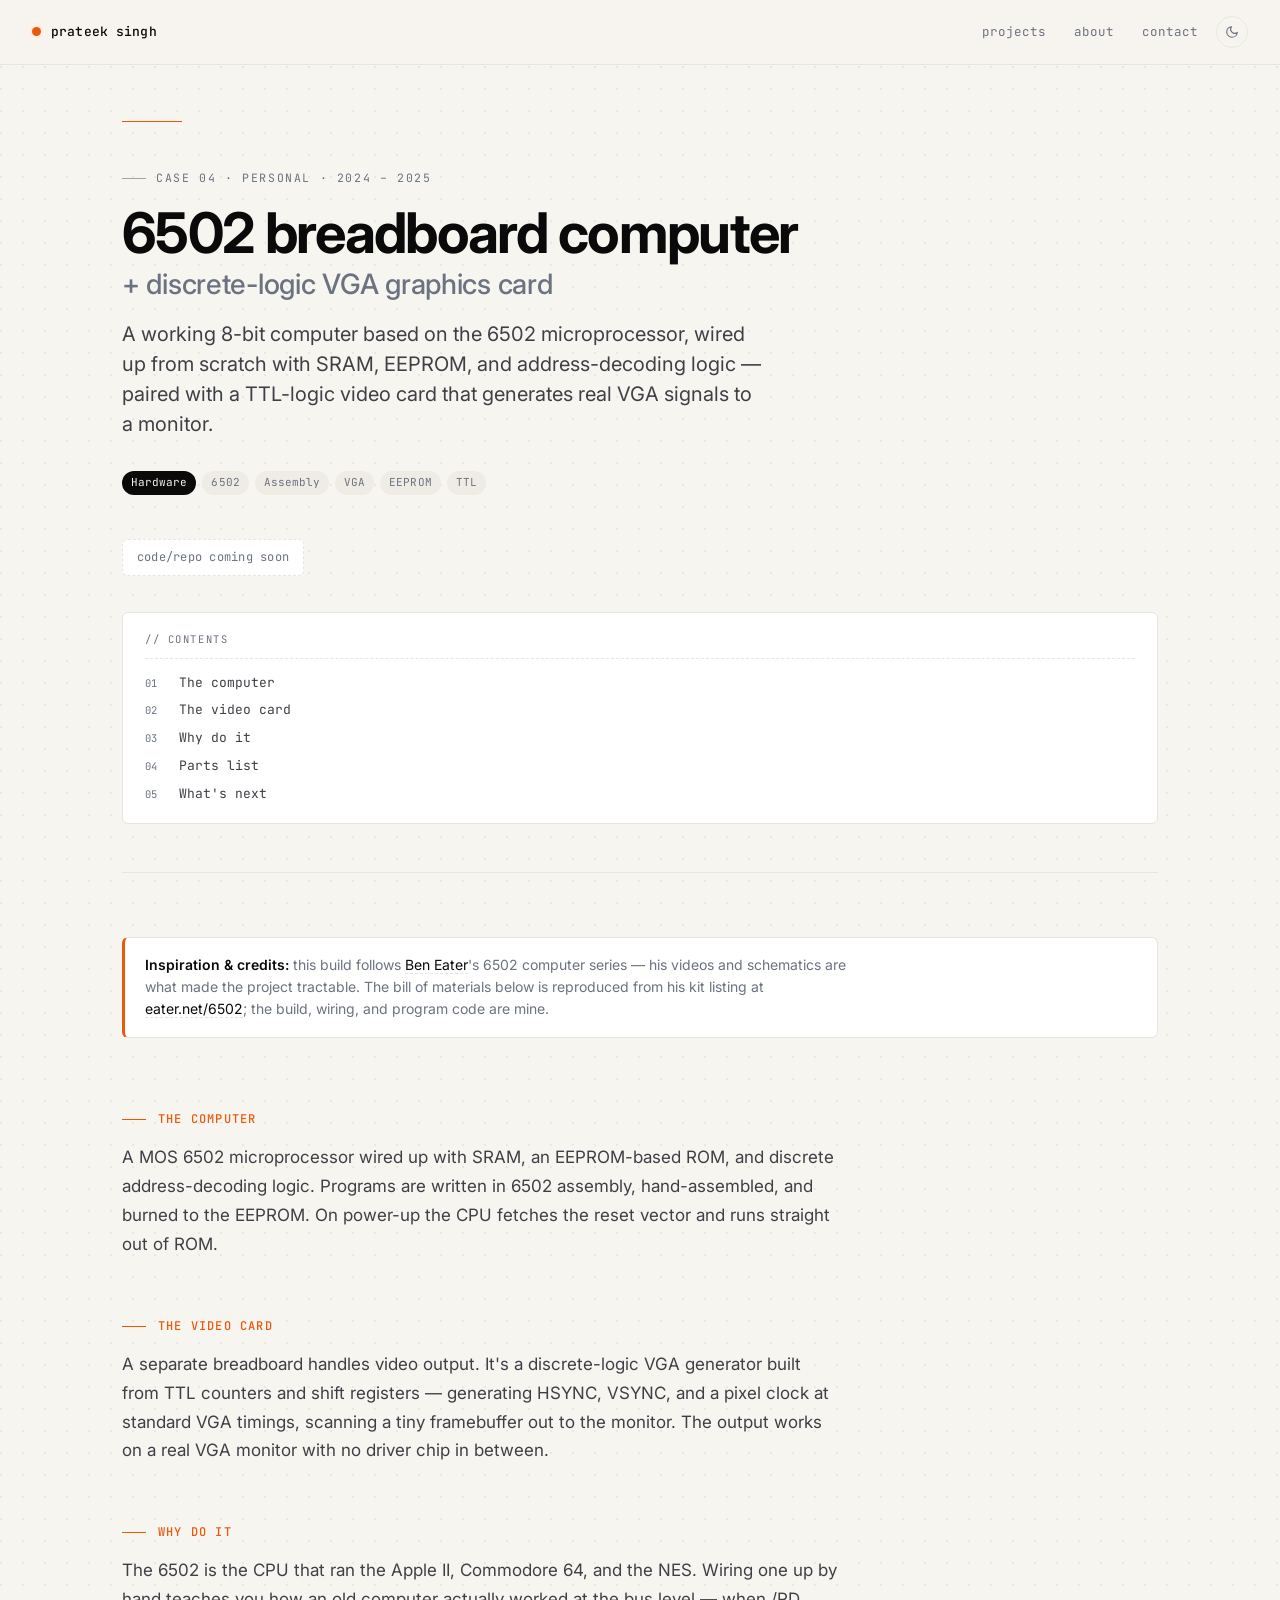
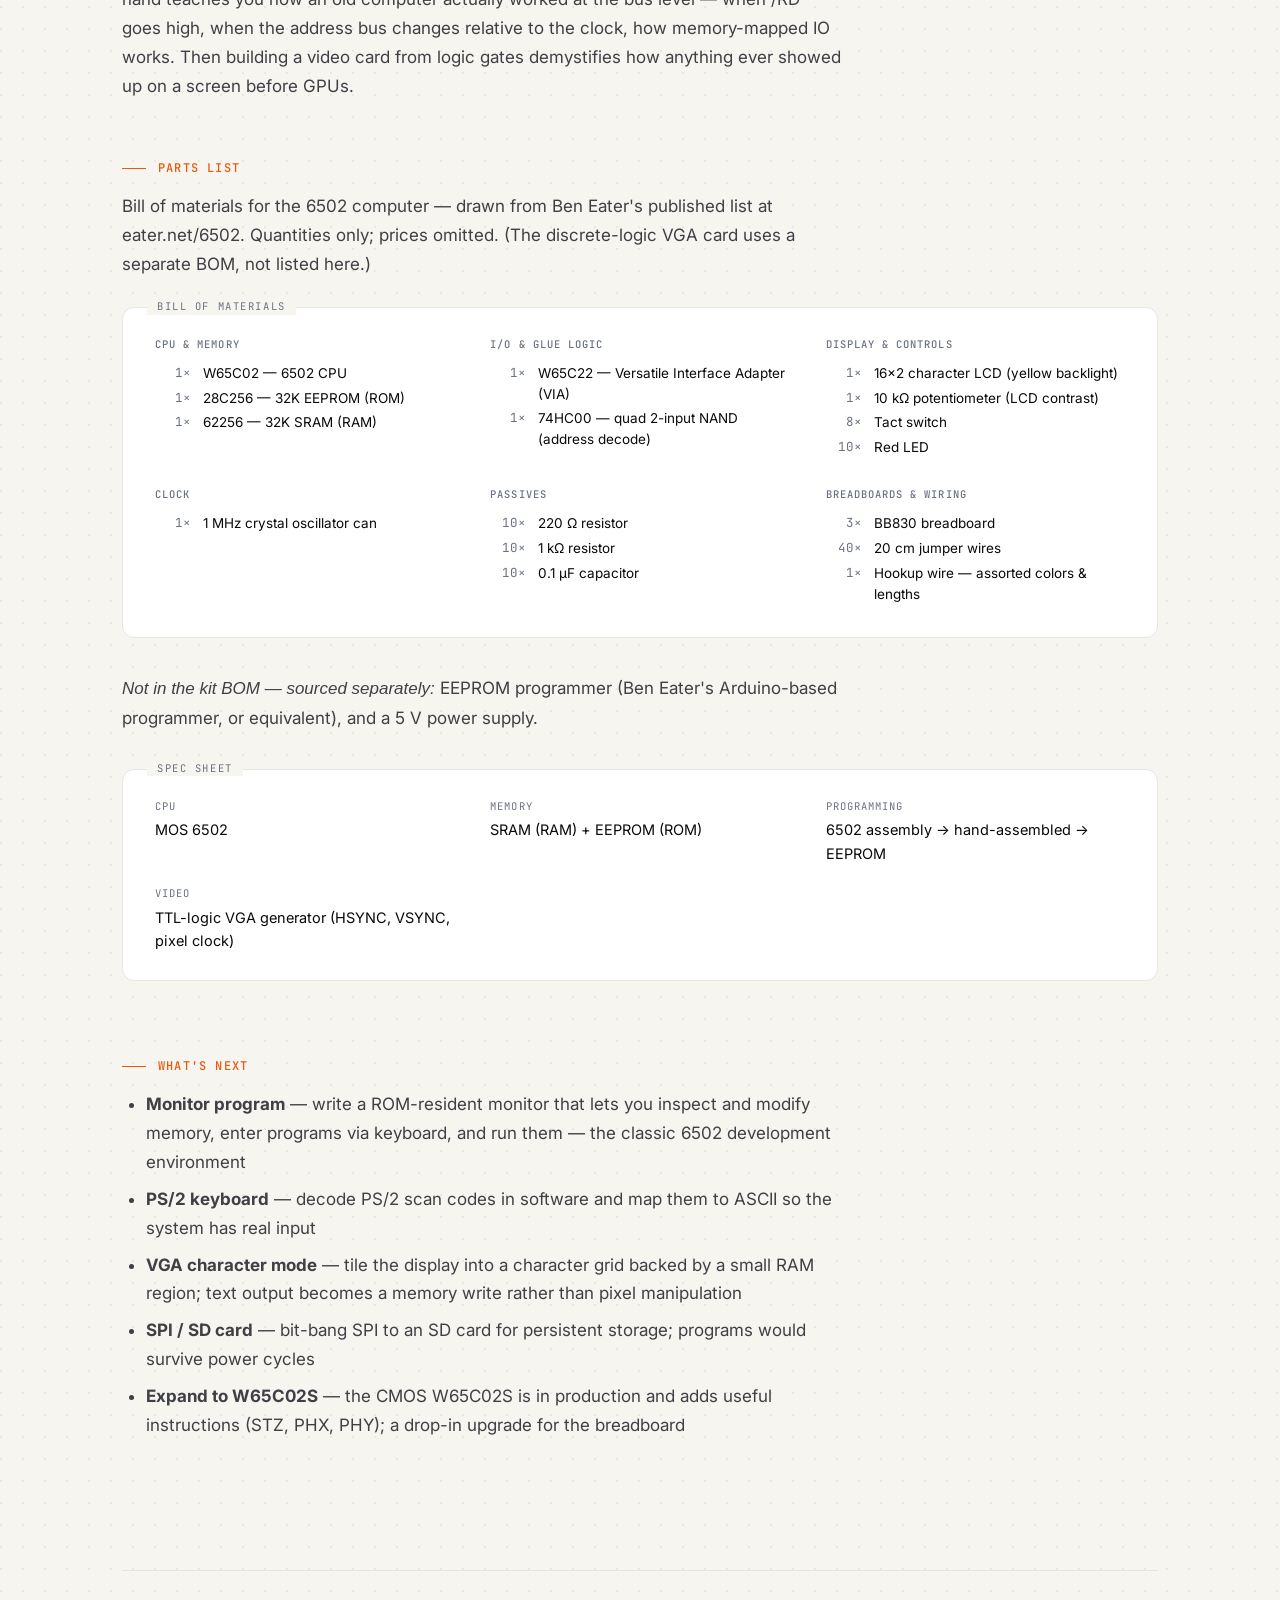
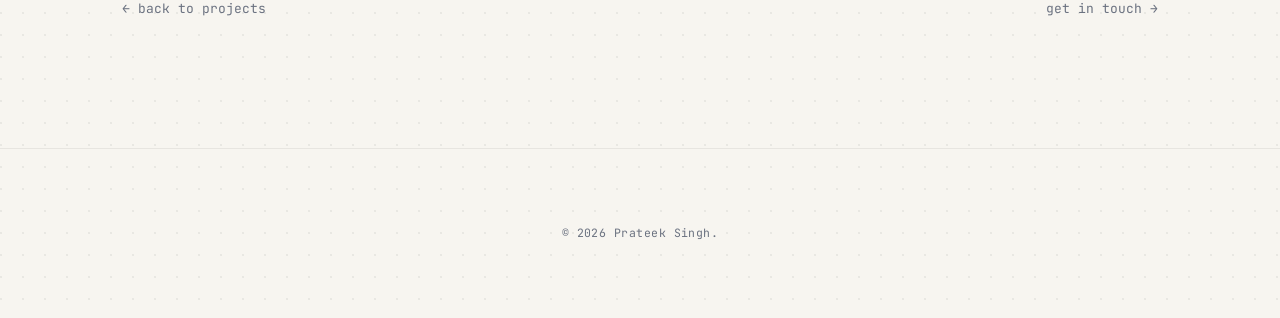
==== commit c6aa0c85: "Move quadcopter to in-progress; add What's next to all project pages - index.html: quadcopter pulled" ====
--- a/projects/breadboard-6502.html
+++ b/projects/breadboard-6502.html
@@ -158,6 +158,15 @@
           <div><dt>Programming</dt><dd>6502 assembly → hand-assembled → EEPROM</dd></div>
           <div><dt>Video</dt><dd>TTL-logic VGA generator (HSYNC, VSYNC, pixel clock)</dd></div>
         </dl>
+
+        <h2>What's next</h2>
+        <ul>
+          <li><strong>Monitor program</strong> — write a ROM-resident monitor that lets you inspect and modify memory, enter programs via keyboard, and run them — the classic 6502 development environment</li>
+          <li><strong>PS/2 keyboard</strong> — decode PS/2 scan codes in software and map them to ASCII so the system has real input</li>
+          <li><strong>VGA character mode</strong> — tile the display into a character grid backed by a small RAM region; text output becomes a memory write rather than pixel manipulation</li>
+          <li><strong>SPI / SD card</strong> — bit-bang SPI to an SD card for persistent storage; programs would survive power cycles</li>
+          <li><strong>Expand to W65C02S</strong> — the CMOS W65C02S is in production and adds useful instructions (STZ, PHX, PHY); a drop-in upgrade for the breadboard</li>
+        </ul>
       </section>
 
       <div class="page-end">
--- a/styles.css
+++ b/styles.css
@@ -366,6 +366,40 @@
   position: relative;
 }
 
+/* currently building section */
+.wip-section {
+  margin-bottom: 36px;
+}
+
+.wip-header {
+  display: flex;
+  align-items: center;
+  justify-content: space-between;
+  font-family: var(--mono);
+  font-size: 11.5px;
+  color: var(--muted);
+  margin-bottom: 12px;
+  letter-spacing: 0.02em;
+}
+
+.wip-status {
+  display: inline-flex;
+  align-items: center;
+  gap: 7px;
+  color: var(--accent);
+  font-size: 11px;
+}
+
+.tile--wip {
+  border-color: var(--accent);
+  max-width: 400px;
+}
+
+.tile--wip:hover {
+  border-color: var(--accent-2);
+  box-shadow: 0 4px 24px rgba(234, 88, 12, 0.12);
+}
+
 /* tile image / placeholder */
 .tile-img {
   height: 168px;
